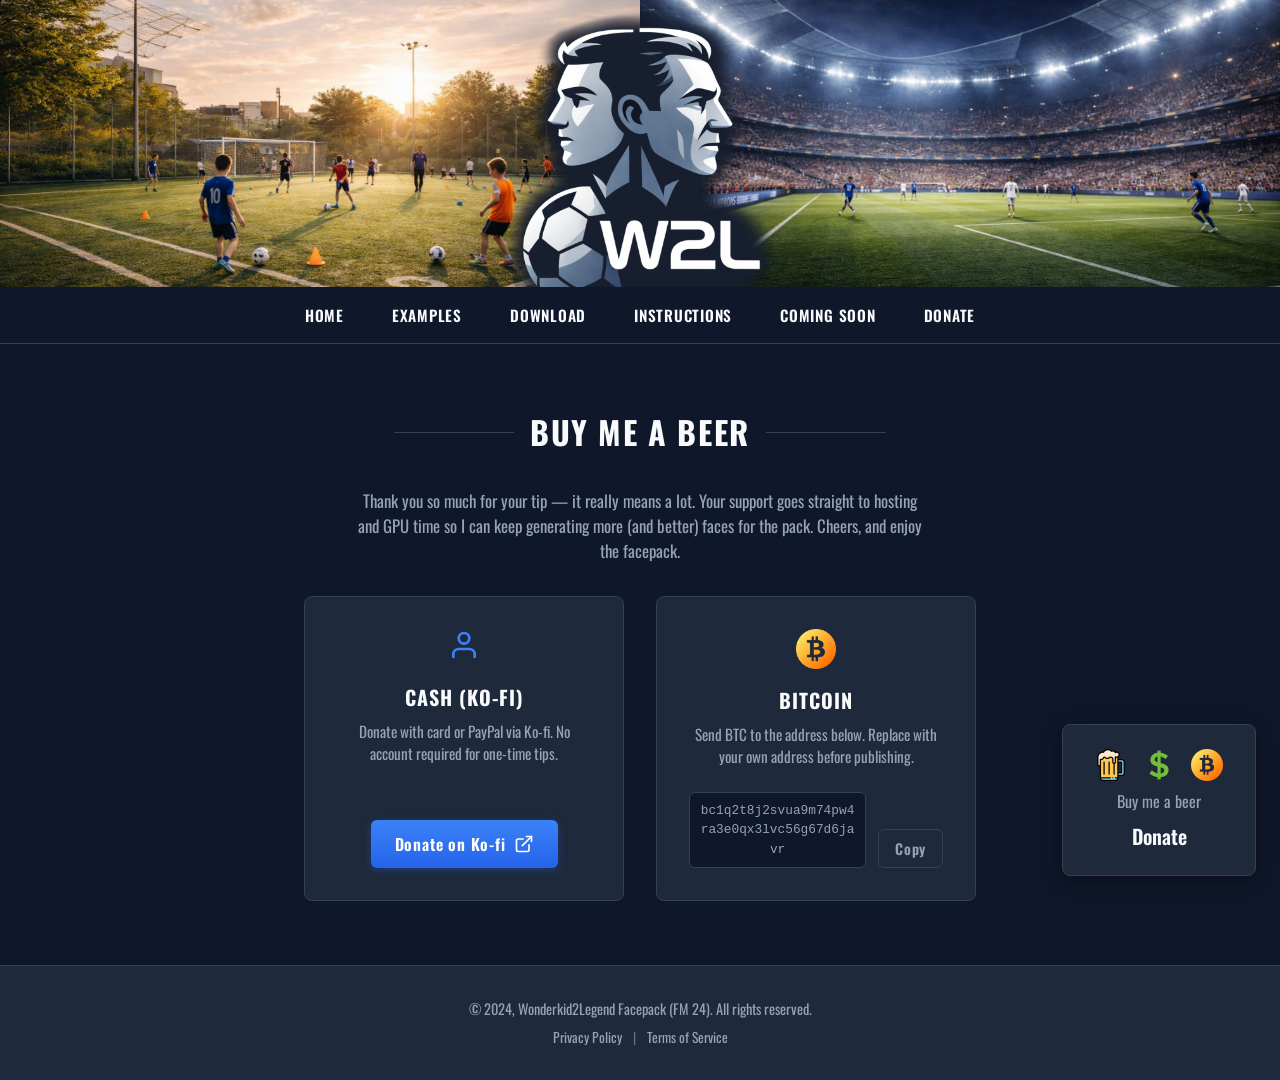
==== donate.html @ a253175a "add donate section" ====
<!DOCTYPE html>
<html lang="en">
<head>
  <meta charset="UTF-8" />
  <meta name="viewport" content="width=device-width, initial-scale=1.0" />
  <title>Donate – Wonderkid2Legend Facepack</title>
  <link rel="preconnect" href="https://fonts.googleapis.com" />
  <link rel="preconnect" href="https://fonts.gstatic.com" crossorigin />
  <link href="https://fonts.googleapis.com/css2?family=Oswald:wght@400;600;700&display=swap" rel="stylesheet" />
  <link rel="stylesheet" href="css/style.css" />
</head>
<body>
  <header class="site-header">
    <div class="header-visual">
      <div class="header-bg header-bg-left" role="presentation"></div>
      <a href="index.html">
        <img src="assets/feather_logo.png" alt="Wonderkid2Legend" class="header-logo" />
      </a>
      <div class="header-bg header-bg-right" role="presentation"></div>
    </div>
    <nav class="nav-bar" aria-label="Main">
      <div class="container nav-inner">
        <a href="index.html#home" class="nav-link">HOME</a>
        <a href="index.html#examples" class="nav-link">EXAMPLES</a>
        <a href="index.html#download" class="nav-link">DOWNLOAD</a>
        <a href="index.html#instructions-content" class="nav-link">INSTRUCTIONS</a>
        <a href="index.html#roadmap" class="nav-link">COMING SOON</a>
        <a href="donate.html" class="nav-link">DONATE</a>
      </div>
    </nav>
    <button type="button" class="nav-toggle" aria-label="Open menu" aria-expanded="false">
      <span class="nav-toggle-bar"></span>
      <span class="nav-toggle-bar"></span>
      <span class="nav-toggle-bar"></span>
    </button>
  </header>

  <main>
    <section class="section section-donate">
      <div class="container">
        <h1 class="section-title section-title-lined">Buy me a beer</h1>
        <p class="section-lead">Thank you so much for your tip — it really means a lot. Your support goes straight to hosting and GPU time so I can keep generating more (and better) faces for the pack. Cheers, and enjoy the facepack.</p>
        <div class="donate-cards">
          <div class="card donate-option">
            <div class="card-icon" aria-hidden="true">
              <svg width="32" height="32" viewBox="0 0 24 24" fill="none" stroke="currentColor" stroke-width="2" stroke-linecap="round" stroke-linejoin="round"><path d="M20 21v-2a4 4 0 0 0-4-4H8a4 4 0 0 0-4 4v2"/><circle cx="12" cy="7" r="4"/></svg>
            </div>
            <h2 class="card-title">Cash (Ko-fi)</h2>
            <p class="card-desc">Donate with card or PayPal via Ko-fi. No account required for one-time tips.</p>
            <a href="https://ko-fi.com/wonderkid2legend" target="_blank" rel="noopener noreferrer" class="btn btn-primary">
              <span>Donate on Ko-fi</span>
              <svg class="btn-icon" width="20" height="20" viewBox="0 0 24 24" fill="none" stroke="currentColor" stroke-width="2" stroke-linecap="round" stroke-linejoin="round" aria-hidden="true"><path d="M18 13v6a2 2 0 0 1-2 2H5a2 2 0 0 1-2-2V8a2 2 0 0 1 2-2h6"/><polyline points="15 3 21 3 21 9"/><line x1="10" y1="14" x2="21" y2="3"/></svg>
            </a>
          </div>
          <div class="card donate-option">
            <div class="card-icon donate-option-btc-icon" aria-hidden="true">
              <img src="assets/icons/bitcoin.png" alt="" width="40" height="40" />
            </div>
            <h2 class="card-title">Bitcoin</h2>
            <p class="card-desc">Send BTC to the address below. Replace with your own address before publishing.</p>
            <div class="donate-btc">
              <code class="donate-btc-address" id="btc-address" title="Bitcoin address">bc1q2t8j2svua9m74pw4ra3e0qx3lvc56g67d6javr</code>
              <button type="button" class="btn btn-secondary donate-btc-copy" data-copy-btc aria-label="Copy Bitcoin address">
                Copy
              </button>
            </div>
          </div>
        </div>
      </div>
    </section>
  </main>

  <footer class="site-footer">
    <div class="container footer-inner">
      <p class="footer-copy">© 2024, Wonderkid2Legend Facepack (FM 24). All rights reserved.</p>
      <p class="footer-links">
        <a href="#">Privacy Policy</a>
        <span class="footer-sep">|</span>
        <a href="#">Terms of Service</a>
      </p>
    </div>
  </footer>

  <a href="donate.html" class="donate-card donate-card-active" aria-label="Donate – Buy me a beer">
    <span class="donate-card-icons" aria-hidden="true">
      <img class="donate-card-icon" src="assets/icons/beer.png" alt="" width="28" height="28" />
      <img class="donate-card-icon" src="assets/icons/dollar.png" alt="" width="28" height="28" />
      <img class="donate-card-icon" src="assets/icons/bitcoin.png" alt="" width="26" height="26" />
    </span>
    <span class="donate-card-label">Buy me a beer</span>
    <span class="donate-card-cta">Donate</span>
  </a>

  <script src="js/main.js"></script>
  <script>
    (function () {
      var btn = document.querySelector('[data-copy-btc]');
      var addressEl = document.getElementById('btc-address');
      if (!btn || !addressEl) return;
      btn.addEventListener('click', function () {
        var address = addressEl.textContent;
        if (navigator.clipboard && navigator.clipboard.writeText) {
          navigator.clipboard.writeText(address).then(function () {
            btn.textContent = 'Copied!';
            setTimeout(function () { btn.textContent = 'Copy'; }, 2000);
          });
        } else {
          var ta = document.createElement('textarea');
          ta.value = address;
          ta.setAttribute('readonly', '');
          ta.style.position = 'fixed';
          ta.style.left = '-9999px';
          document.body.appendChild(ta);
          ta.select();
          try {
            document.execCommand('copy');
            btn.textContent = 'Copied!';
            setTimeout(function () { btn.textContent = 'Copy'; }, 2000);
          } finally {
            document.body.removeChild(ta);
          }
        }
      });
    })();
  </script>
</body>
</html>
---- css/style.css ----
/* W2L Facepack – single-page static site
   Matches provided design: header (split bg + logo + nav bar), hero (solid), examples (lined title + 8 faces), cards, footer.
*/

/* --- Design tokens --- */
:root {
  --bg: #0f172a;
  --bg-card: #1e293b;
  --nav-bar-bg: #0f172a;
  --text: #f8fafc;
  --text-muted: #94a3b8;
  --accent-from: #3b82f6;
  --accent-to: #2563eb;
  --border: #334155;
  --font: "Oswald", sans-serif;
  --container-max: 1200px;
  --section-padding: 4rem 1.5rem;
  --radius: 8px;
  --radius-btn: 6px;
}

/* --- Reset / base --- */
*,
*::before,
*::after {
  box-sizing: border-box;
}

html {
  scroll-behavior: smooth;
}

body {
  margin: 0;
  font-family: var(--font);
  font-weight: 400;
  font-size: 1rem;
  line-height: 1.5;
  color: var(--text);
  background: var(--bg);
  -webkit-font-smoothing: antialiased;
}

img {
  max-width: 100%;
  height: auto;
  display: block;
}

a {
  color: inherit;
  text-decoration: none;
}

/* --- Layout --- */
.container {
  width: 100%;
  max-width: var(--container-max);
  margin-inline: auto;
  padding-inline: 1.5rem;
}

/* --- Header: hero-left + hero-right flush; feather logo overlaps center seam --- */
.site-header {
  position: relative;
  padding-bottom: 3.5rem;
}

.header-visual {
  position: relative;
  display: flex;
  flex-direction: row;
  align-items: stretch;
  width: 100%;
  min-height: 32vh;
  gap: 0;
}

.header-bg {
  flex: 1;
  min-width: 0;
  background-size: cover;
  background-position: center;
  background-repeat: no-repeat;
}

.header-bg-left {
  background-image: url("../assets/hero-left.png");
  background-position: right center;
}

.header-bg-right {
  background-image: url("../assets/hero-right.png");
  background-position: left center;
}

.header-logo {
  position: absolute;
  left: 50%;
  top: 59%;
  transform: translate(-50%, -50%);
  max-height: 36vh;
  width: auto;
  max-width: min(640px, 70vw);
  object-fit: contain;
  z-index: 2;
  pointer-events: none;
}

/* --- Nav bar: overlaid on bottom of header images --- */
.nav-bar {
  position: absolute;
  bottom: 0;
  left: 0;
  right: 0;
  z-index: 2;
  background: var(--nav-bar-bg);
  border-bottom: 1px solid var(--border);
}

.nav-inner {
  display: flex;
  align-items: center;
  justify-content: center;
  flex-wrap: wrap;
  gap: 0 0.5rem;
  min-height: 3.5rem;
}

.nav-link {
  padding: 0.75rem 1.25rem;
  font-weight: 600;
  font-size: 0.95rem;
  letter-spacing: 0.05em;
  color: var(--text);
  transition: background 0.2s, color 0.2s;
}

.nav-link:hover {
  background: rgba(255, 255, 255, 0.08);
  color: var(--text);
}

.nav-toggle {
  display: none;
  position: absolute;
  top: 1rem;
  right: 1rem;
  z-index: 10;
  flex-direction: column;
  justify-content: center;
  gap: 5px;
  width: 2.5rem;
  height: 2.5rem;
  padding: 0;
  border: none;
  background: rgba(15, 23, 42, 0.9);
  color: var(--text);
  cursor: pointer;
  border-radius: var(--radius-btn);
}

.nav-toggle-bar {
  display: block;
  width: 18px;
  height: 2px;
  margin-inline: auto;
  background: currentColor;
}

@media (max-width: 768px) {
  .nav-bar .nav-inner {
    display: none;
    position: fixed;
    top: 0;
    left: 0;
    right: 0;
    bottom: auto;
    min-height: auto;
    padding: 4rem 1rem 1rem;
    flex-direction: column;
    background: var(--nav-bar-bg);
    border-bottom: 1px solid var(--border);
    z-index: 50;
  }

  .nav-bar .nav-inner.is-open {
    display: flex;
  }

  .nav-toggle {
    display: flex;
  }
}

/* --- Buttons --- */
.btn {
  display: inline-flex;
  align-items: center;
  justify-content: center;
  gap: 0.5rem;
  padding: 0.75rem 1.5rem;
  font-family: var(--font);
  font-weight: 600;
  font-size: 1rem;
  letter-spacing: 0.05em;
  border: none;
  border-radius: var(--radius-btn);
  cursor: pointer;
  transition: opacity 0.2s, transform 0.15s;
}

.btn:hover {
  opacity: 0.95;
}

.btn:active {
  transform: scale(0.98);
}

.btn-icon {
  flex-shrink: 0;
}

.btn-primary {
  color: #fff;
  background: linear-gradient(180deg, var(--accent-from) 0%, var(--accent-to) 100%);
  box-shadow: 0 2px 8px rgba(37, 99, 235, 0.35);
}

/* --- Hero (solid dark, no image) --- */
main {
  position: relative;
}

.hero {
  background: var(--bg);
  padding: 4rem 1.5rem 5rem;
}

.hero-inner {
  text-align: center;
  max-width: 42rem;
  margin-inline: auto;
}

.hero-title {
  margin: 0 0 0.5rem;
  font-size: clamp(2rem, 5vw, 3rem);
  font-weight: 700;
  letter-spacing: 0.05em;
  text-transform: uppercase;
}

.hero-subtitle {
  margin: 0 0 1rem;
  font-size: 1.15rem;
  color: var(--text);
}

.hero-desc {
  margin: 0 0 1rem;
  font-size: 1rem;
  color: var(--text-muted);
  line-height: 1.6;
}

.hero-desc strong {
  color: #fff;
  font-weight: 700;
}

.hero-features {
  margin: 0 auto 1.5rem;
  padding-left: 1.5rem;
  text-align: left;
  max-width: 28rem;
  color: var(--text-muted);
  font-size: 0.95rem;
  line-height: 1.7;
}

.hero-features li {
  margin-bottom: 0.35rem;
}

.hero .btn {
  margin-top: 0.5rem;
}

/* --- Sections --- */
.section {
  padding: var(--section-padding);
}

.section-title {
  margin: 0 0 0.5rem;
  font-size: clamp(1.5rem, 3vw, 2rem);
  font-weight: 700;
  letter-spacing: 0.05em;
  text-transform: uppercase;
  text-align: center;
}

.section-lead {
  margin: 0 auto 2rem;
  max-width: 36rem;
  text-align: center;
  color: var(--text-muted);
  font-size: 1.05rem;
}

/* --- Examples: 2 players × 5 ages + Show more --- */
.section-examples {
  background: var(--bg-card);
}

.section-title-lined {
  display: flex;
  align-items: center;
  justify-content: center;
  gap: 1rem;
  margin-bottom: 2rem;
}

.section-title-lined::before,
.section-title-lined::after {
  content: "";
  flex: 1;
  max-width: 120px;
  height: 1px;
  background: var(--border);
}

.player-showcase {
  margin-bottom: 1.5rem;
}

.player-row {
  margin-bottom: 1.5rem;
}

.player-row-label {
  margin: 0 0 0.5rem;
  font-size: 0.9rem;
  font-weight: 600;
  letter-spacing: 0.03em;
  color: var(--text-muted);
}

.faces-grid-ages {
  display: grid;
  grid-template-columns: repeat(5, 1fr);
  gap: 0.75rem;
}

.faces-grid-ages img {
  width: 100%;
  aspect-ratio: 1;
  object-fit: cover;
  border-radius: var(--radius);
  border: 1px solid var(--border);
  background: var(--bg);
}

@media (max-width: 640px) {
  .faces-grid-ages {
    grid-template-columns: repeat(3, 1fr);
  }
}

.show-more-wrap {
  text-align: center;
  margin-bottom: 1rem;
}

.btn-secondary {
  font-size: 0.9rem;
  padding: 0.5rem 1rem;
  background: transparent;
  color: var(--text-muted);
  border: 1px solid var(--border);
}

.btn-secondary:hover {
  color: var(--text);
  border-color: var(--text-muted);
}

.player-showcase-more {
  margin-top: 1rem;
  padding-top: 1.5rem;
  border-top: 1px solid var(--border);
}

.player-showcase-more[hidden] {
  display: none !important;
}

.examples-caption {
  margin: 0;
  text-align: center;
  color: var(--text-muted);
  font-size: 0.95rem;
}

.examples-caption strong {
  color: var(--text);
  font-weight: 600;
}

.features-title {
  margin-top: 3rem;
  margin-bottom: 0.5rem;
  color: #fff;
}

.features-desc {
  margin: 0 auto 1.25rem;
  max-width: 36rem;
  text-align: center;
  color: var(--text-muted);
  font-size: 1rem;
  line-height: 1.5;
}

.section-examples .features-list {
  max-width: 36rem;
  margin-inline: auto;
}

.section-examples .features-list strong {
  font-size: 1.1rem;
  font-weight: 700;
  color: var(--text);
}

/* --- Download section: 2 buttons + note --- */
.section-download .section-lead {
  margin-bottom: 1.5rem;
}

.download-buttons {
  display: flex;
  flex-wrap: wrap;
  gap: 1rem;
  justify-content: center;
  margin-bottom: 1.5rem;
}

.download-note {
  margin: 0;
  max-width: 36rem;
  margin-inline: auto;
  text-align: center;
  color: var(--text-muted);
  font-size: 0.95rem;
  line-height: 1.6;
}

/* --- Instructions: subtitles + list --- */
.instructions-subtitle {
  margin: 1.5rem 0 0.5rem;
  font-size: 1.1rem;
  font-weight: 600;
  color: var(--text);
}

.instructions-subtitle:first-child {
  margin-top: 0;
}

.instructions-p {
  margin: 0 0 1rem;
  color: var(--text-muted);
  line-height: 1.6;
}

.cards-inner {
  display: grid;
  grid-template-columns: 1fr 1fr;
  gap: 2rem;
  max-width: 56rem;
  margin-inline: auto;
}

.card {
  background: var(--bg-card);
  border: 1px solid var(--border);
  border-radius: var(--radius);
  padding: 2rem;
  text-align: center;
  display: flex;
  flex-direction: column;
  align-items: center;
}

.card-icon {
  color: var(--accent-from);
  margin-bottom: 1rem;
}

.card-title {
  margin: 0 0 0.5rem;
  font-size: 1.25rem;
  font-weight: 700;
  letter-spacing: 0.05em;
  text-transform: uppercase;
}

.card-desc {
  margin: 0 0 1.5rem;
  color: var(--text-muted);
  font-size: 0.95rem;
  flex-grow: 1;
}

.card .btn {
  margin-top: auto;
}

@media (max-width: 640px) {
  .cards-inner {
    grid-template-columns: 1fr;
  }
}

/* --- Instructions content --- */
.section-instructions {
  background: var(--bg);
}

.instructions-content {
  max-width: 40rem;
  margin-inline: auto;
}

.instructions-list {
  margin: 0;
  padding-left: 1.5rem;
  color: var(--text-muted);
  line-height: 1.7;
}

.instructions-list li {
  margin-bottom: 0.75rem;
}

.instructions-list code {
  font-size: 0.9em;
  background: var(--bg-card);
  padding: 0.15rem 0.4rem;
  border-radius: 4px;
  color: var(--text);
}

/* --- Roadmap --- */
.section-roadmap .section-lead {
  margin-bottom: 1.5rem;
}

.roadmap-list {
  margin: 0 auto;
  max-width: 28rem;
  padding-left: 1.5rem;
  color: var(--text-muted);
  line-height: 1.8;
}

.roadmap-list li {
  margin-bottom: 0.5rem;
}

/* --- Footer --- */
.site-footer {
  padding: 2rem 1.5rem;
  border-top: 1px solid var(--border);
  text-align: center;
  background: var(--bg-card);
}

.footer-inner {
  max-width: var(--container-max);
  margin-inline: auto;
}

.footer-copy {
  margin: 0 0 0.5rem;
  font-size: 0.9rem;
  color: var(--text-muted);
}

.footer-links {
  margin: 0;
  font-size: 0.85rem;
  color: var(--text-muted);
}

.footer-links a:hover {
  color: var(--text);
}

.footer-sep {
  margin: 0 0.5rem;
  opacity: 0.6;
}

/* --- Donate: floating card (bottom right) --- */
.donate-card {
  position: fixed;
  bottom: 1.5rem;
  right: 1.5rem;
  z-index: 100;
  display: flex;
  flex-direction: column;
  align-items: center;
  gap: 0.5rem;
  padding: 1.5rem 2rem;
  background: var(--bg-card);
  border: 1px solid var(--border);
  border-radius: var(--radius);
  box-shadow: 0 4px 20px rgba(0, 0, 0, 0.4);
  color: var(--text);
  text-decoration: none;
  transition: transform 0.2s ease, box-shadow 0.2s ease;
}

.donate-card:hover {
  transform: translateY(-2px);
  box-shadow: 0 6px 24px rgba(0, 0, 0, 0.5);
  color: var(--text);
}

.donate-card-icons {
  display: flex;
  flex-direction: row;
  flex-wrap: nowrap;
  align-items: center;
  justify-content: center;
  gap: 1rem;
}

.donate-card-icon {
  display: block;
  flex-shrink: 0;
  object-fit: contain;
  width: 32px;
  height: 32px;
}

.donate-card-label {
  font-size: 1rem;
  color: var(--text-muted);
  white-space: nowrap;
}

.donate-card-cta {
  font-size: 1.25rem;
  font-weight: 600;
  color: var(--accent-from);
}

.donate-card-active .donate-card-cta {
  color: var(--text);
}

.donate-option-btc-icon {
  color: inherit;
}

/* --- Donate page --- */
.section-donate {
  padding: 4rem 1.5rem;
}

.donate-cards {
  display: grid;
  grid-template-columns: 1fr 1fr;
  gap: 2rem;
  max-width: 42rem;
  margin-inline: auto;
  margin-top: 2rem;
}

.donate-option {
  display: flex;
  flex-direction: column;
}

.donate-btc {
  display: flex;
  flex-wrap: wrap;
  align-items: center;
  gap: 0.75rem;
  margin-top: auto;
}

.donate-btc-address {
  font-size: 0.8rem;
  word-break: break-all;
  padding: 0.5rem;
  background: var(--bg);
  border-radius: var(--radius-btn);
  color: var(--text-muted);
  border: 1px solid var(--border);
  flex: 1;
  min-width: 0;
}

.donate-btc-copy {
  flex-shrink: 0;
}

@media (max-width: 640px) {
  .donate-cards {
    grid-template-columns: 1fr;
  }

  .donate-card {
    bottom: 1rem;
    right: 1rem;
    padding: 1.1rem 1.4rem;
  }

  .donate-card-icons {
    gap: 0.65rem;
  }

  .donate-card-icon {
    width: 28px;
    height: 28px;
  }

  .donate-card-label {
    font-size: 0.9rem;
  }

  .donate-card-cta {
    font-size: 1.1rem;
  }
}
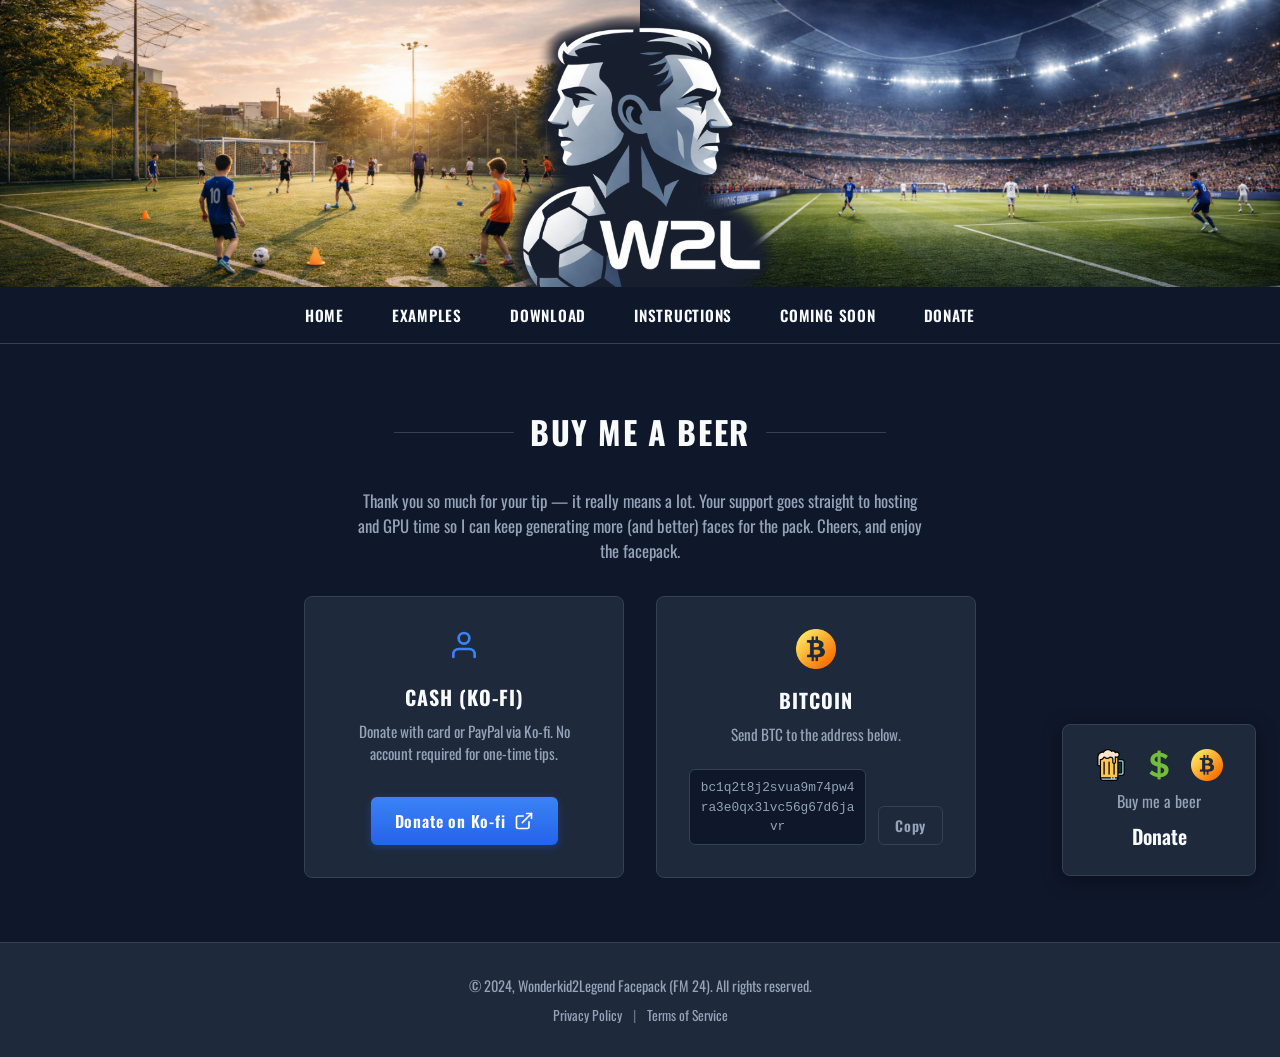
==== commit 7bc4764c: "change bitcoin text" ====
--- a/donate.html
+++ b/donate.html
@@ -57,7 +57,7 @@
               <img src="assets/icons/bitcoin.png" alt="" width="40" height="40" />
             </div>
             <h2 class="card-title">Bitcoin</h2>
-            <p class="card-desc">Send BTC to the address below. Replace with your own address before publishing.</p>
+            <p class="card-desc">Send BTC to the address below.</p>
             <div class="donate-btc">
               <code class="donate-btc-address" id="btc-address" title="Bitcoin address">bc1q2t8j2svua9m74pw4ra3e0qx3lvc56g67d6javr</code>
               <button type="button" class="btn btn-secondary donate-btc-copy" data-copy-btc aria-label="Copy Bitcoin address">
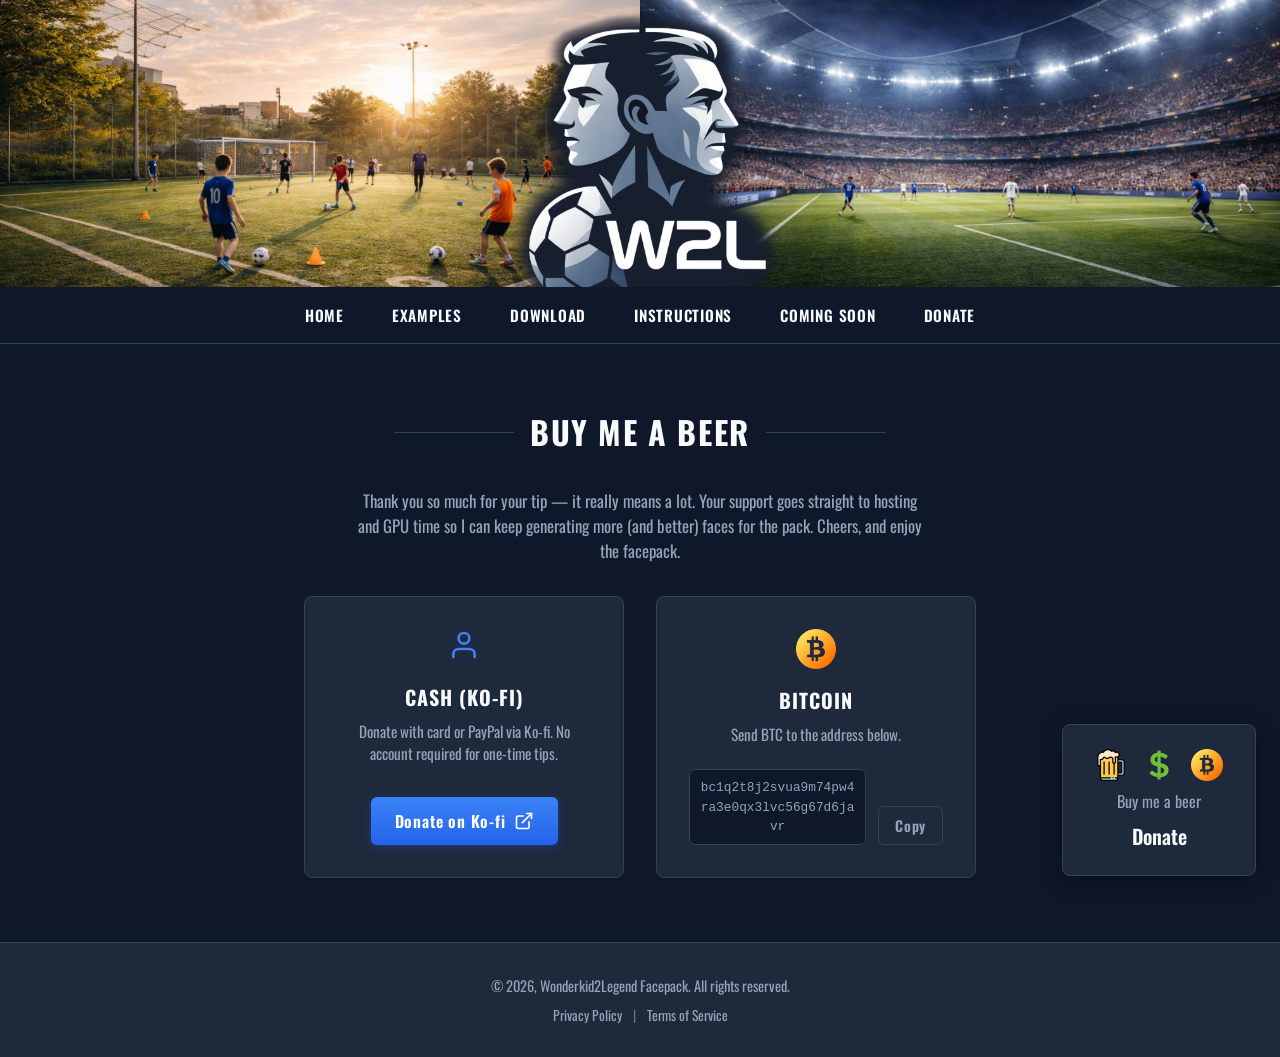
==== commit 422d395f: "footer update" ====
--- a/donate.html
+++ b/donate.html
@@ -72,7 +72,7 @@
 
   <footer class="site-footer">
     <div class="container footer-inner">
-      <p class="footer-copy">© 2024, Wonderkid2Legend Facepack (FM 24). All rights reserved.</p>
+      <p class="footer-copy">© 2026, Wonderkid2Legend Facepack. All rights reserved.</p>
       <p class="footer-links">
         <a href="#">Privacy Policy</a>
         <span class="footer-sep">|</span>
--- a/css/style.css
+++ b/css/style.css
@@ -96,7 +96,7 @@
 
 .header-logo {
   position: absolute;
-  left: 50%;
+  left: 50.5%;
   top: 59%;
   transform: translate(-50%, -50%);
   max-height: 36vh;
